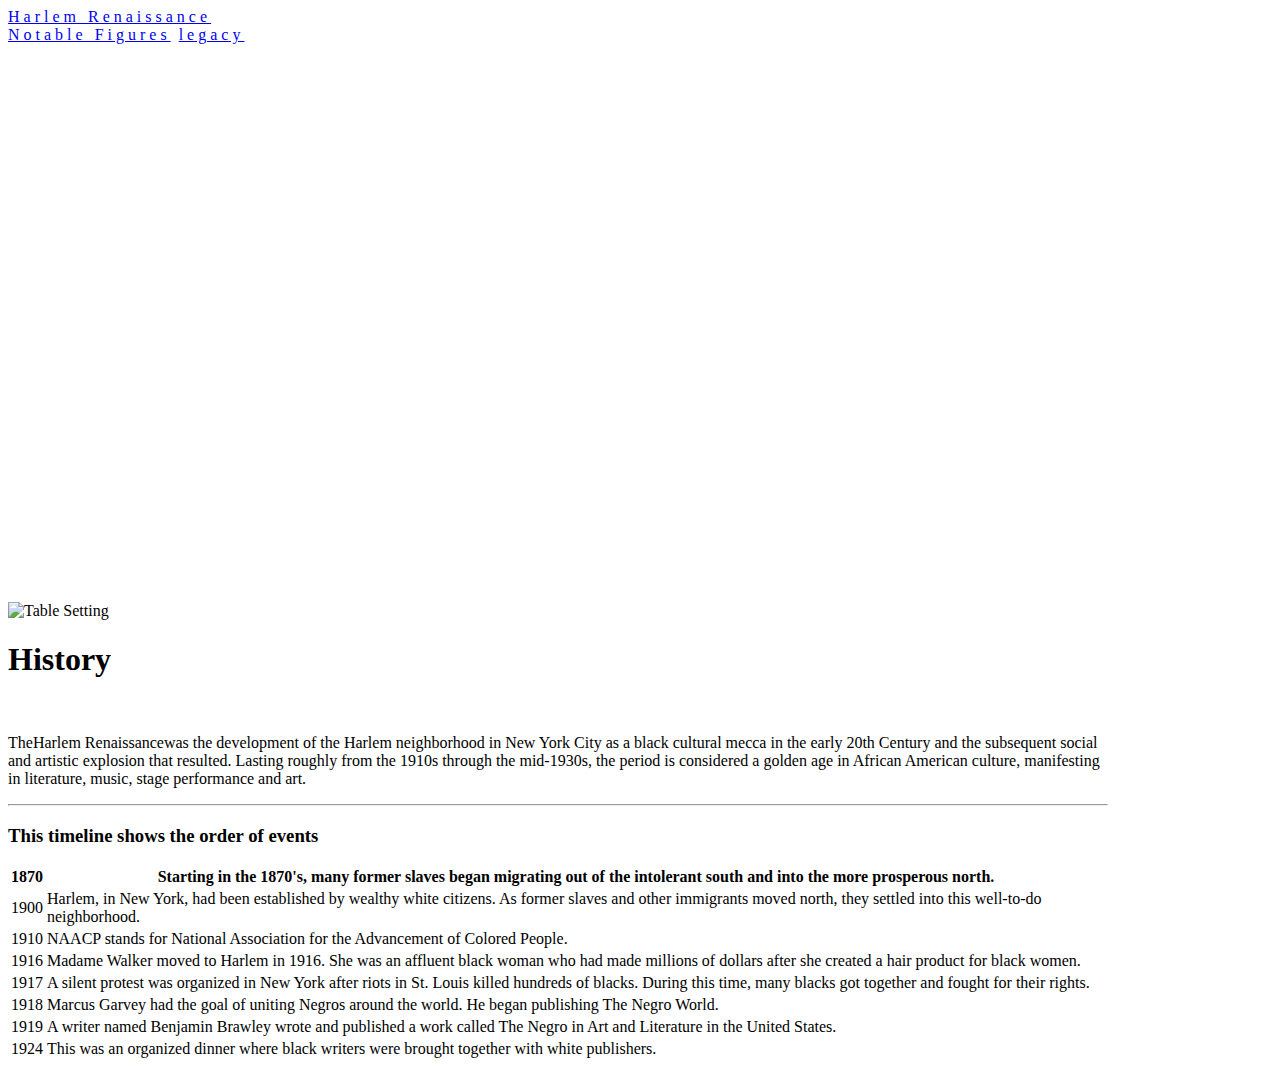
==== index.html @ 57691836 "Update and rename README.md to index.html" ====
<!doctype html>
<html>
<head>
<meta charset="utf-8">
<title>Harlem Renaissance</title>
<link href="CSS/sheet.css" rel="stylesheet" type="text/css">
</head>
<body>
<div class="w3-top">
  <div class="w3-bar w3-white w3-padding w3-card" style="letter-spacing:4px;">
    <a href="index.html" class="w3-bar-item w3-button">Harlem Renaissance</a>

	  <div class="w3-right w3-hide-small">
      <a href="page2.html" class="w3-bar-item w3-button">Notable Figures</a>
      <a href="page1.html" class="w3-bar-item w3-button">legacy</a>
    </div>
  </div>
</div>

<header class="w3-display-container w3-content w3-wide" style="max-width:1600px;min-width:500px" id="home">
  <br>
	<br>
	<br>
	<iframe width="1650" height="500" src="https://www.youtube.com/embed/fDzVtXbtEow" frameborder="0" allow="accelerometer; autoplay; encrypted-media; gyroscope; picture-in-picture" allowfullscreen></iframe>
  <div class="w3-display-bottomleft w3-padding-large w3-opacity">
  </div>
</header>

<!-- Page content -->
<div class="w3-content" style="max-width:1100px">

  <!-- About Section -->
  <div class="w3-row w3-padding-64" id="about">
    <div class="w3-col m6 w3-padding-large w3-hide-small">
     <img src="resources/2.jpg" class="w3-round w3-image w3-opacity-min" alt="Table Setting" width="600" height="750">
    </div>

    <div class="w3-col m6 w3-padding-large">
      <h1 class="w3-center">History</h1><br>
      <p class="w3-large">The<span class="w3-tag w3-light-grey">Harlem Renaissance</span>was the development of the Harlem neighborhood in New York City as a black cultural mecca in the early 20th Century and the subsequent social and artistic explosion that resulted. Lasting roughly from the 1910s through the mid-1930s, the period is considered a golden age in African American culture, manifesting in literature, music, stage performance and art.</p>
    </div>
  </div>
  
  <hr>
	
<h3>This timeline shows the order of events</h3>    
<table>
<tr>
<th>1870</th>
<th>Starting in the 1870's, many former slaves began migrating out of the intolerant south and into the more prosperous north.</th>
</tr>
<tr>
<td>1900</td>
<td>Harlem, in New York, had been established by wealthy white citizens. As former slaves and other immigrants moved north, they settled into this well-to-do neighborhood.</td>
</tr>
<tr>
<td>1910</td>
<td>NAACP stands for National Association for the Advancement of Colored People.</td>
</tr>
<tr>
<td>1916</td>
<td>Madame Walker moved to Harlem in 1916. She was an affluent black woman who had made millions of dollars after she created a hair product for black women.</td>
</tr>
<tr>
<td>1917</td>
<td>A silent protest was organized in New York after riots in St. Louis killed hundreds of blacks. During this time, many blacks got together and fought for their rights.</td>
</tr>
<tr>
<td>1918</td>
<td>Marcus Garvey had the goal of uniting Negros around the world. He began publishing The Negro World.</td>
</tr>
<tr>
<td>1919</td>
<td>A writer named Benjamin Brawley wrote and published a work called The Negro in Art and Literature in the United States.</td>
</tr>
<tr>
<td>1924</td>
<td>This was an organized dinner where black writers were brought together with white publishers.</td>
</tr>
</table>	
</body>
</html>
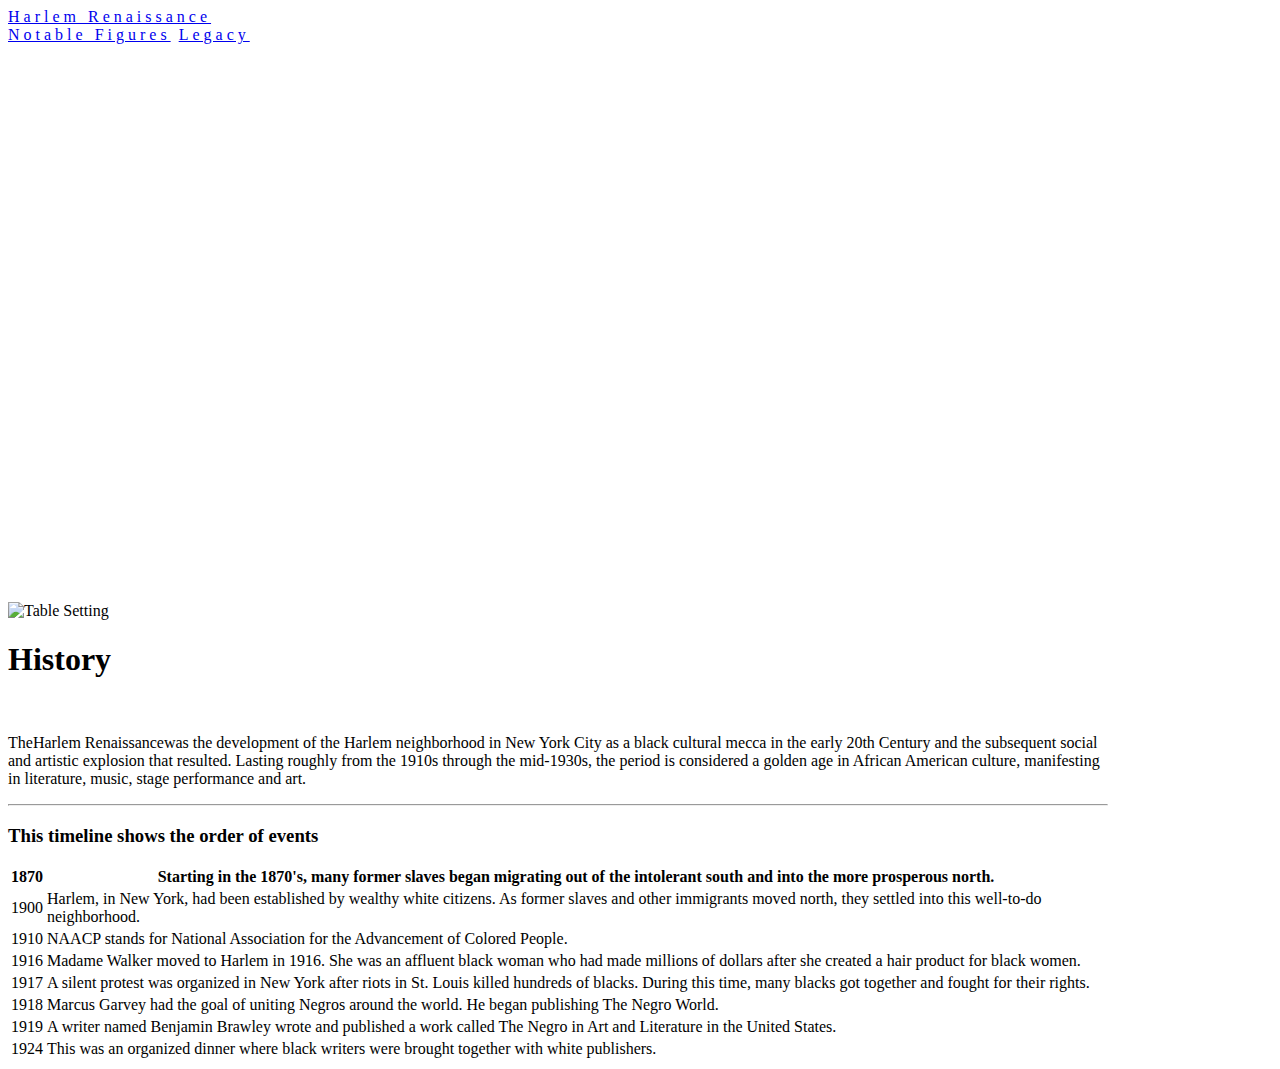
==== commit d1550648: "Update index.html" ====
--- a/index.html
+++ b/index.html
@@ -12,7 +12,7 @@
 
 	  <div class="w3-right w3-hide-small">
       <a href="page2.html" class="w3-bar-item w3-button">Notable Figures</a>
-      <a href="page1.html" class="w3-bar-item w3-button">legacy</a>
+      <a href="page1.html" class="w3-bar-item w3-button">Legacy</a>
     </div>
   </div>
 </div>
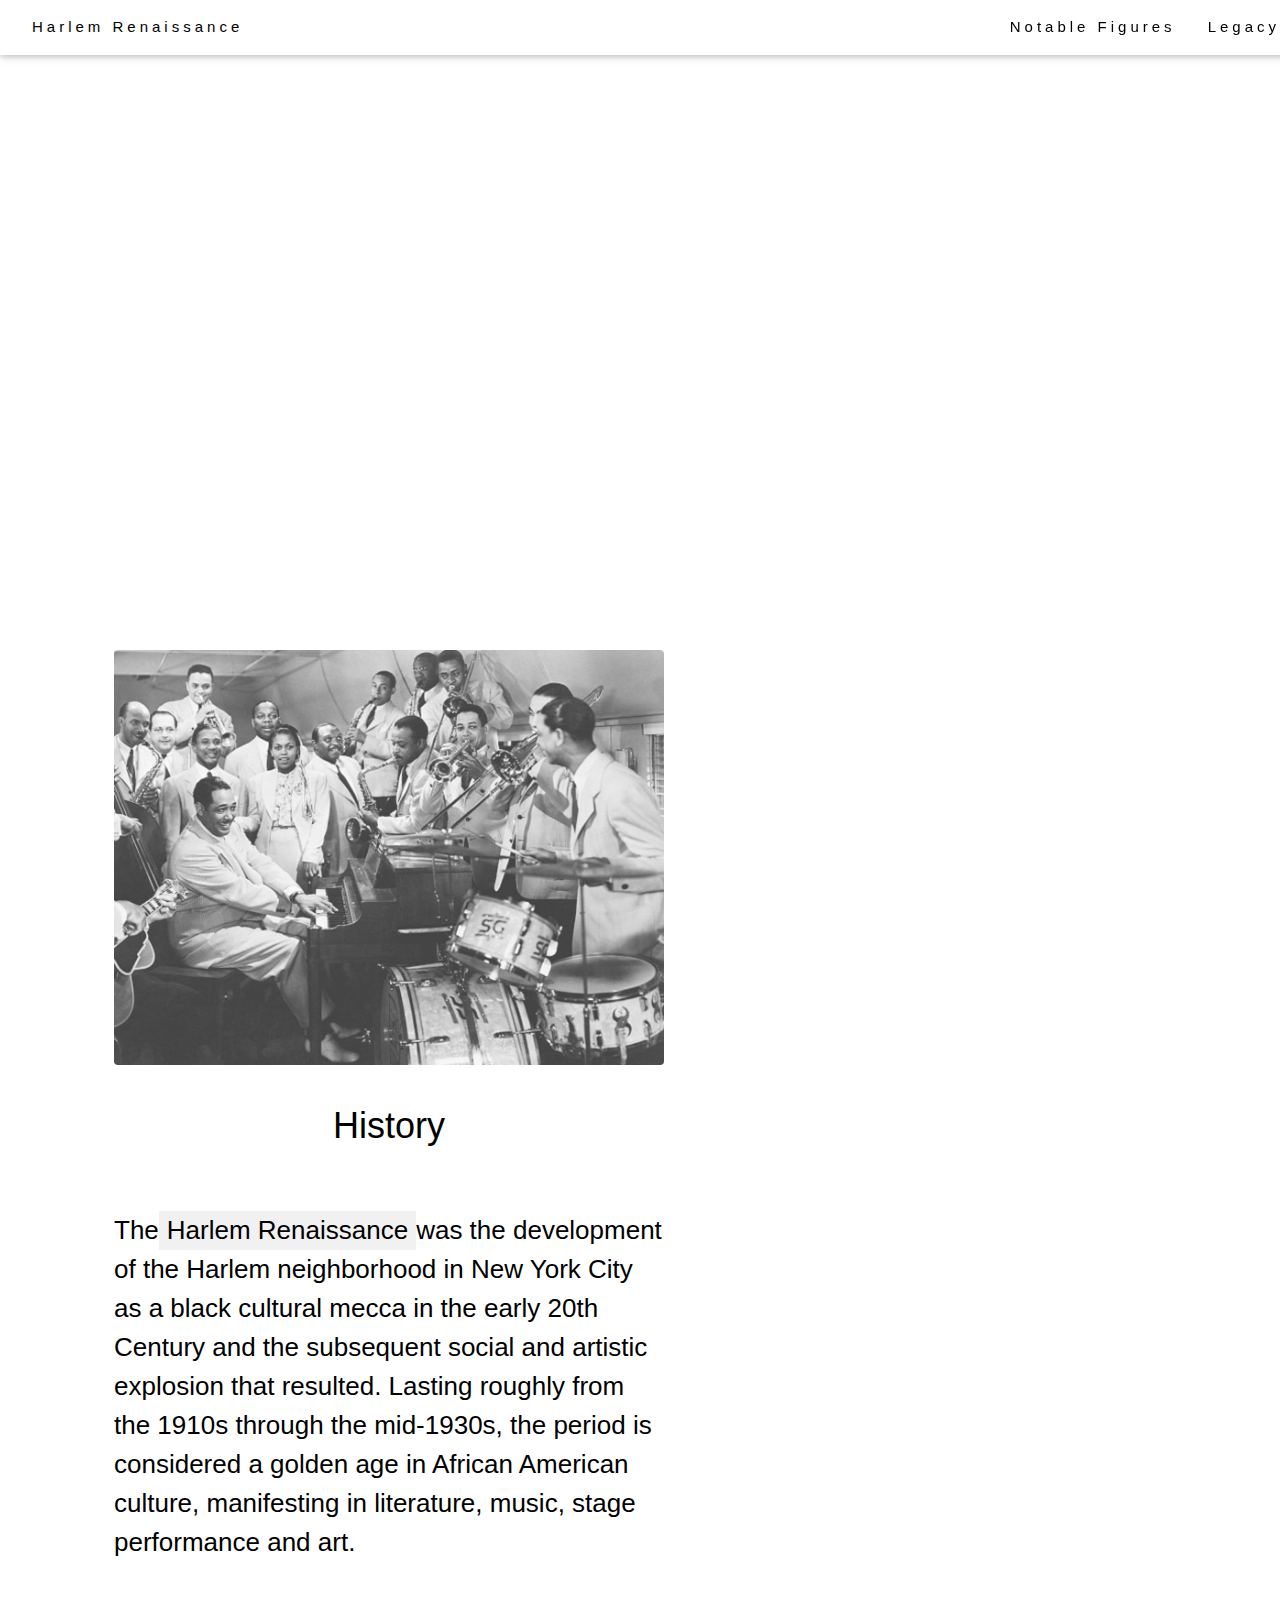
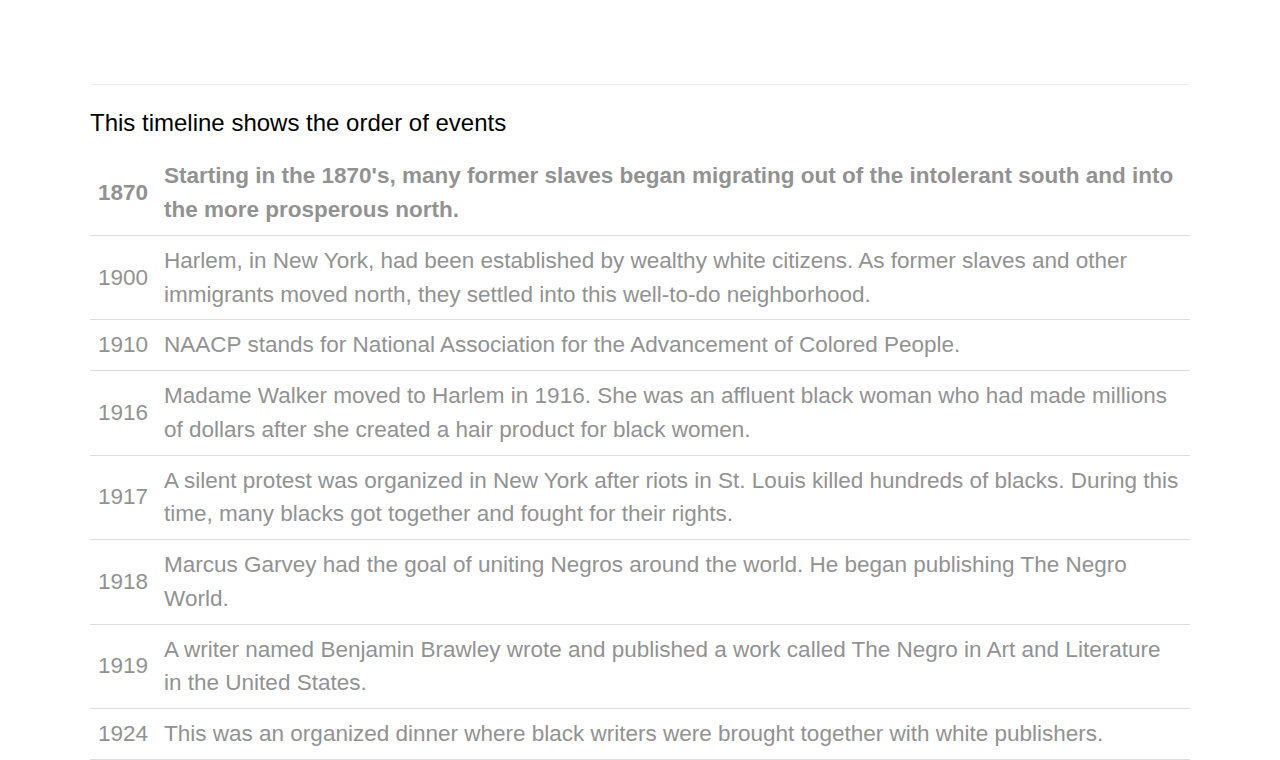
==== commit c6498d26: "Update index.html" ====
--- a/index.html
+++ b/index.html
@@ -3,7 +3,7 @@
 <head>
 <meta charset="utf-8">
 <title>Harlem Renaissance</title>
-<link href="CSS/sheet.css" rel="stylesheet" type="text/css">
+<link href="sheet.css" rel="stylesheet" type="text/css">
 </head>
 <body>
 <div class="w3-top">
@@ -32,7 +32,7 @@
   <!-- About Section -->
   <div class="w3-row w3-padding-64" id="about">
     <div class="w3-col m6 w3-padding-large w3-hide-small">
-     <img src="resources/2.jpg" class="w3-round w3-image w3-opacity-min" alt="Table Setting" width="600" height="750">
+     <img src="2.jpg" class="w3-round w3-image w3-opacity-min" alt="Table Setting" width="600" height="750">
     </div>
 
     <div class="w3-col m6 w3-padding-large">
--- a/sheet.css
+++ b/sheet.css
@@ -0,0 +1,237 @@
+@charset "utf-8";
+html{-ms-text-size-adjust:100%;-webkit-text-size-adjust:100%}body{margin:0}
+article,aside,details,figcaption,figure,footer,header,main,menu,nav,section,summary{display:block}
+audio,canvas,progress,video{display:inline-block}progress{vertical-align:baseline}
+audio:not([controls]){display:none;height:0}[hidden],template{display:none}
+a{background-color:transparent;-webkit-text-decoration-skip:objects}
+a:active,a:hover{outline-width:0}abbr[title]{border-bottom:none;text-decoration:underline;text-decoration:underline dotted}
+dfn{font-style:italic}mark{background:#ff0;color:#000}
+small{font-size:80%}sub,sup{font-size:75%;line-height:0;position:relative;vertical-align:baseline}
+sub{bottom:-0.25em}sup{top:-0.5em}figure{margin:1em 40px}img{border-style:none}svg:not(:root){overflow:hidden}
+code,kbd,pre,samp{font-family:monospace,monospace;font-size:1em}hr{box-sizing:content-box;height:0;overflow:visible}
+button,input,select,textarea{font:inherit;margin:0}optgroup{font-weight:bold}
+button,input{overflow:visible}button,select{text-transform:none}
+button,html [type=button],[type=reset],[type=submit]{-webkit-appearance:button}
+button::-moz-focus-inner, [type=button]::-moz-focus-inner, [type=reset]::-moz-focus-inner, [type=submit]::-moz-focus-inner{border-style:none;padding:0}
+button:-moz-focusring, [type=button]:-moz-focusring, [type=reset]:-moz-focusring, [type=submit]:-moz-focusring{outline:1px dotted ButtonText}
+fieldset{border:1px solid #c0c0c0;margin:0 2px;padding:.35em .625em .75em}
+legend{color:inherit;display:table;max-width:100%;padding:0;white-space:normal}textarea{overflow:auto}
+[type=checkbox],[type=radio]{padding:0}
+[type=number]::-webkit-inner-spin-button,[type=number]::-webkit-outer-spin-button{height:auto}
+[type=search]{-webkit-appearance:textfield;outline-offset:-2px}
+[type=search]::-webkit-search-cancel-button,[type=search]::-webkit-search-decoration{-webkit-appearance:none}
+::-webkit-input-placeholder{color:inherit;opacity:0.54}
+::-webkit-file-upload-button{-webkit-appearance:button;font:inherit}
+/* End extract */
+html,body{font-family:Verdana,sans-serif;font-size:15px;line-height:1.5}html{overflow-x:hidden}
+h1{font-size:36px}h2{font-size:30px}h3{font-size:24px}h4{font-size:20px}h5{font-size:18px}h6{font-size:16px}.w3-serif{font-family:serif}
+h1,h2,h3,h4,h5,h6{font-family:"Segoe UI",Arial,sans-serif;font-weight:400;margin:10px 0}.w3-wide{letter-spacing:4px}
+hr{border:0;border-top:1px solid #eee;margin:20px 0}
+.w3-image{max-width:100%;height:auto}img{vertical-align:middle}a{color:inherit}
+.w3-table,.w3-table-all{border-collapse:collapse;border-spacing:0;width:100%;display:table}.w3-table-all{border:1px solid #ccc}
+.w3-bordered tr,.w3-table-all tr{border-bottom:1px solid #ddd}.w3-striped tbody tr:nth-child(even){background-color:#f1f1f1}
+.w3-table-all tr:nth-child(odd){background-color:#fff}.w3-table-all tr:nth-child(even){background-color:#f1f1f1}
+.w3-hoverable tbody tr:hover,.w3-ul.w3-hoverable li:hover{background-color:#ccc}.w3-centered tr th,.w3-centered tr td{text-align:center}
+.w3-table td,.w3-table th,.w3-table-all td,.w3-table-all th{padding:8px 8px;display:table-cell;text-align:left;vertical-align:top}
+.w3-table th:first-child,.w3-table td:first-child,.w3-table-all th:first-child,.w3-table-all td:first-child{padding-left:16px}
+.w3-btn,.w3-button{border:none;display:inline-block;padding:8px 16px;vertical-align:middle;overflow:hidden;text-decoration:none;color:inherit;background-color:inherit;text-align:center;cursor:pointer;white-space:nowrap}
+.w3-btn:hover{box-shadow:0 8px 16px 0 rgba(0,0,0,0.2),0 6px 20px 0 rgba(0,0,0,0.19)}
+.w3-btn,.w3-button{-webkit-touch-callout:none;-webkit-user-select:none;-khtml-user-select:none;-moz-user-select:none;-ms-user-select:none;user-select:none}   
+.w3-disabled,.w3-btn:disabled,.w3-button:disabled{cursor:not-allowed;opacity:0.3}.w3-disabled *,:disabled *{pointer-events:none}
+.w3-btn.w3-disabled:hover,.w3-btn:disabled:hover{box-shadow:none}
+.w3-badge,.w3-tag{background-color:#000;color:#fff;display:inline-block;padding-left:8px;padding-right:8px;text-align:center}.w3-badge{border-radius:50%}
+.w3-ul{list-style-type:none;padding:0;margin:0}.w3-ul li{padding:8px 16px;border-bottom:1px solid #ddd}.w3-ul li:last-child{border-bottom:none}
+.w3-tooltip,.w3-display-container{position:relative}.w3-tooltip .w3-text{display:none}.w3-tooltip:hover .w3-text{display:inline-block}
+.w3-ripple:active{opacity:0.5}.w3-ripple{transition:opacity 0s}
+.w3-input{padding:8px;display:block;border:none;border-bottom:1px solid #ccc;width:100%}
+.w3-select{padding:9px 0;width:100%;border:none;border-bottom:1px solid #ccc}
+.w3-dropdown-click,.w3-dropdown-hover{position:relative;display:inline-block;cursor:pointer}
+.w3-dropdown-hover:hover .w3-dropdown-content{display:block}
+.w3-dropdown-hover:first-child,.w3-dropdown-click:hover{background-color:#ccc;color:#000}
+.w3-dropdown-hover:hover > .w3-button:first-child,.w3-dropdown-click:hover > .w3-button:first-child{background-color:#ccc;color:#000}
+.w3-dropdown-content{cursor:auto;color:#000;background-color:#fff;display:none;position:absolute;min-width:160px;margin:0;padding:0;z-index:1}
+.w3-check,.w3-radio{width:24px;height:24px;position:relative;top:6px}
+.w3-sidebar{height:100%;width:200px;background-color:#fff;position:fixed!important;z-index:1;overflow:auto}
+.w3-bar-block .w3-dropdown-hover,.w3-bar-block .w3-dropdown-click{width:100%}
+.w3-bar-block .w3-dropdown-hover .w3-dropdown-content,.w3-bar-block .w3-dropdown-click .w3-dropdown-content{min-width:100%}
+.w3-bar-block .w3-dropdown-hover .w3-button,.w3-bar-block .w3-dropdown-click .w3-button{width:100%;text-align:left;padding:8px 16px}
+.w3-main,#main{transition:margin-left .4s}
+.w3-modal{z-index:3;display:none;padding-top:100px;position:fixed;left:0;top:0;width:100%;height:100%;overflow:auto;background-color:rgb(0,0,0);background-color:rgba(0,0,0,0.4)}
+.w3-modal-content{margin:auto;background-color:#fff;position:relative;padding:0;outline:0;width:600px}
+.w3-bar{width:100%;overflow:hidden}.w3-center .w3-bar{display:inline-block;width:auto}
+.w3-bar .w3-bar-item{padding:8px 16px;float:left;width:auto;border:none;display:block;outline:0}
+.w3-bar .w3-dropdown-hover,.w3-bar .w3-dropdown-click{position:static;float:left}
+.w3-bar .w3-button{white-space:normal}
+.w3-bar-block .w3-bar-item{width:100%;display:block;padding:8px 16px;text-align:left;border:none;white-space:normal;float:none;outline:0}
+.w3-bar-block.w3-center .w3-bar-item{text-align:center}.w3-block{display:block;width:100%}
+.w3-responsive{display:block;overflow-x:auto}
+.w3-container:after,.w3-container:before,.w3-panel:after,.w3-panel:before,.w3-row:after,.w3-row:before,.w3-row-padding:after,.w3-row-padding:before,
+.w3-cell-row:before,.w3-cell-row:after,.w3-clear:after,.w3-clear:before,.w3-bar:before,.w3-bar:after{content:"";display:table;clear:both}
+.w3-col,.w3-half,.w3-third,.w3-twothird,.w3-threequarter,.w3-quarter{float:left;width:100%}
+.w3-col.s1{width:8.33333%}.w3-col.s2{width:16.66666%}.w3-col.s3{width:24.99999%}.w3-col.s4{width:33.33333%}
+.w3-col.s5{width:41.66666%}.w3-col.s6{width:49.99999%}.w3-col.s7{width:58.33333%}.w3-col.s8{width:66.66666%}
+.w3-col.s9{width:74.99999%}.w3-col.s10{width:83.33333%}.w3-col.s11{width:91.66666%}.w3-col.s12{width:99.99999%}
+@media (min-width:601px){.w3-col.m1{width:8.33333%}.w3-col.m2{width:16.66666%}.w3-col.m3,.w3-quarter{width:24.99999%}.w3-col.m4,.w3-third{width:33.33333%}
+.w3-col.m5{width:41.66666%}.w3-col.m6,.w3-half{width:49.99999%}.w3-col.m7{width:58.33333%}.w3-col.m8,.w3-twothird{width:66.66666%}
+.w3-col.m9,.w3-threequarter{width:74.99999%}.w3-col.m10{width:83.33333%}.w3-col.m11{width:91.66666%}.w3-col.m12{width:99.99999%}}
+@media (min-width:993px){.w3-col.l1{width:8.33333%}.w3-col.l2{width:16.66666%}.w3-col.l3{width:24.99999%}.w3-col.l4{width:33.33333%}
+.w3-col.l5{width:41.66666%}.w3-col.l6{width:49.99999%}.w3-col.l7{width:58.33333%}.w3-col.l8{width:66.66666%}
+.w3-col.l9{width:74.99999%}.w3-col.l10{width:83.33333%}.w3-col.l11{width:91.66666%}.w3-col.l12{width:99.99999%}}
+.w3-rest{overflow:hidden}.w3-stretch{margin-left:-16px;margin-right:-16px}
+.w3-content,.w3-auto{margin-left:auto;margin-right:auto}.w3-content{max-width:980px}.w3-auto{max-width:1140px}
+.w3-cell-row{display:table;width:100%}.w3-cell{display:table-cell}
+.w3-cell-top{vertical-align:top}.w3-cell-middle{vertical-align:middle}.w3-cell-bottom{vertical-align:bottom}
+.w3-hide{display:none!important}.w3-show-block,.w3-show{display:block!important}.w3-show-inline-block{display:inline-block!important}
+@media (max-width:1205px){.w3-auto{max-width:95%}}
+@media (max-width:600px){.w3-modal-content{margin:0 10px;width:auto!important}.w3-modal{padding-top:30px}
+.w3-dropdown-hover.w3-mobile .w3-dropdown-content,.w3-dropdown-click.w3-mobile .w3-dropdown-content{position:relative}	
+.w3-hide-small{display:none!important}.w3-mobile{display:block;width:100%!important}.w3-bar-item.w3-mobile,.w3-dropdown-hover.w3-mobile,.w3-dropdown-click.w3-mobile{text-align:center}
+.w3-dropdown-hover.w3-mobile,.w3-dropdown-hover.w3-mobile .w3-btn,.w3-dropdown-hover.w3-mobile .w3-button,.w3-dropdown-click.w3-mobile,.w3-dropdown-click.w3-mobile .w3-btn,.w3-dropdown-click.w3-mobile .w3-button{width:100%}}
+@media (max-width:768px){.w3-modal-content{width:500px}.w3-modal{padding-top:50px}}
+@media (min-width:993px){.w3-modal-content{width:900px}.w3-hide-large{display:none!important}.w3-sidebar.w3-collapse{display:block!important}}
+@media (max-width:992px) and (min-width:601px){.w3-hide-medium{display:none!important}}
+@media (max-width:992px){.w3-sidebar.w3-collapse{display:none}.w3-main{margin-left:0!important;margin-right:0!important}.w3-auto{max-width:100%}}
+.w3-top,.w3-bottom{position:fixed;width:100%;z-index:1}.w3-top{top:0}.w3-bottom{bottom:0}
+.w3-overlay{position:fixed;display:none;width:100%;height:100%;top:0;left:0;right:0;bottom:0;background-color:rgba(0,0,0,0.5);z-index:2}
+.w3-display-topleft{position:absolute;left:0;top:0}.w3-display-topright{position:absolute;right:0;top:0}
+.w3-display-bottomleft{position:absolute;left:0;bottom:0}.w3-display-bottomright{position:absolute;right:0;bottom:0}
+.w3-display-middle{position:absolute;top:50%;left:50%;transform:translate(-50%,-50%);-ms-transform:translate(-50%,-50%)}
+.w3-display-left{position:absolute;top:50%;left:0%;transform:translate(0%,-50%);-ms-transform:translate(-0%,-50%)}
+.w3-display-right{position:absolute;top:50%;right:0%;transform:translate(0%,-50%);-ms-transform:translate(0%,-50%)}
+.w3-display-topmiddle{position:absolute;left:50%;top:0;transform:translate(-50%,0%);-ms-transform:translate(-50%,0%)}
+.w3-display-bottommiddle{position:absolute;left:50%;bottom:0;transform:translate(-50%,0%);-ms-transform:translate(-50%,0%)}
+.w3-display-container:hover .w3-display-hover{display:block}.w3-display-container:hover span.w3-display-hover{display:inline-block}.w3-display-hover{display:none}
+.w3-display-position{position:absolute}
+.w3-circle{border-radius:50%}
+.w3-round-small{border-radius:2px}.w3-round,.w3-round-medium{border-radius:4px}.w3-round-large{border-radius:8px}.w3-round-xlarge{border-radius:16px}.w3-round-xxlarge{border-radius:32px}
+.w3-row-padding,.w3-row-padding>.w3-half,.w3-row-padding>.w3-third,.w3-row-padding>.w3-twothird,.w3-row-padding>.w3-threequarter,.w3-row-padding>.w3-quarter,.w3-row-padding>.w3-col{padding:0 8px}
+.w3-container,.w3-panel{padding:0.01em 16px}.w3-panel{margin-top:16px;margin-bottom:16px}
+.w3-code,.w3-codespan{font-family:Consolas,"courier new";font-size:16px}
+.w3-code{width:auto;background-color:#fff;padding:8px 12px;border-left:4px solid #4CAF50;word-wrap:break-word}
+.w3-codespan{color:crimson;background-color:#f1f1f1;padding-left:4px;padding-right:4px;font-size:110%}
+.w3-card,.w3-card-2{box-shadow:0 2px 5px 0 rgba(0,0,0,0.16),0 2px 10px 0 rgba(0,0,0,0.12)}
+.w3-card-4,.w3-hover-shadow:hover{box-shadow:0 4px 10px 0 rgba(0,0,0,0.2),0 4px 20px 0 rgba(0,0,0,0.19)}
+.w3-spin{animation:w3-spin 2s infinite linear}@keyframes w3-spin{0%{transform:rotate(0deg)}100%{transform:rotate(359deg)}}
+.w3-animate-fading{animation:fading 10s infinite}@keyframes fading{0%{opacity:0}50%{opacity:1}100%{opacity:0}}
+.w3-animate-opacity{animation:opac 0.8s}@keyframes opac{from{opacity:0} to{opacity:1}}
+.w3-animate-top{position:relative;animation:animatetop 0.4s}@keyframes animatetop{from{top:-300px;opacity:0} to{top:0;opacity:1}}
+.w3-animate-left{position:relative;animation:animateleft 0.4s}@keyframes animateleft{from{left:-300px;opacity:0} to{left:0;opacity:1}}
+.w3-animate-right{position:relative;animation:animateright 0.4s}@keyframes animateright{from{right:-300px;opacity:0} to{right:0;opacity:1}}
+.w3-animate-bottom{position:relative;animation:animatebottom 0.4s}@keyframes animatebottom{from{bottom:-300px;opacity:0} to{bottom:0;opacity:1}}
+.w3-animate-zoom {animation:animatezoom 0.6s}@keyframes animatezoom{from{transform:scale(0)} to{transform:scale(1)}}
+.w3-animate-input{transition:width 0.4s ease-in-out}.w3-animate-input:focus{width:100%!important}
+.w3-opacity,.w3-hover-opacity:hover{opacity:0.60}.w3-opacity-off,.w3-hover-opacity-off:hover{opacity:1}
+.w3-opacity-max{opacity:0.25}.w3-opacity-min{opacity:0.75}
+.w3-greyscale-max,.w3-grayscale-max,.w3-hover-greyscale:hover,.w3-hover-grayscale:hover{filter:grayscale(100%)}
+.w3-greyscale,.w3-grayscale{filter:grayscale(75%)}.w3-greyscale-min,.w3-grayscale-min{filter:grayscale(50%)}
+.w3-sepia{filter:sepia(75%)}.w3-sepia-max,.w3-hover-sepia:hover{filter:sepia(100%)}.w3-sepia-min{filter:sepia(50%)}
+.w3-tiny{font-size:10px!important}.w3-small{font-size:12px!important}.w3-medium{font-size:15px!important}.w3-large{font-size:26px!important}
+.w3-xlarge{font-size:24px!important}.w3-xxlarge{font-size:36px!important}.w3-xxxlarge{font-size:48px!important}.w3-jumbo{font-size:64px!important}
+.w3-left-align{text-align:left!important}.w3-right-align{text-align:right!important}.w3-justify{text-align:justify!important}.w3-center{text-align:center!important}
+.w3-border-0{border:0!important}.w3-border{border:1px solid #ccc!important}
+.w3-border-top{border-top:1px solid #ccc!important}.w3-border-bottom{border-bottom:1px solid #ccc!important}
+.w3-border-left{border-left:1px solid #ccc!important}.w3-border-right{border-right:1px solid #ccc!important}
+.w3-topbar{border-top:6px solid #ccc!important}.w3-bottombar{border-bottom:6px solid #ccc!important}
+.w3-leftbar{border-left:6px solid #ccc!important}.w3-rightbar{border-right:6px solid #ccc!important}
+.w3-section,.w3-code{margin-top:16px!important;margin-bottom:16px!important}
+.w3-margin{margin:16px!important}.w3-margin-top{margin-top:16px!important}.w3-margin-bottom{margin-bottom:16px!important}
+.w3-margin-left{margin-left:16px!important}.w3-margin-right{margin-right:16px!important}
+.w3-padding-small{padding:4px 8px!important}.w3-padding{padding:8px 16px!important}.w3-padding-large{padding:12px 24px!important}
+.w3-padding-16{padding-top:16px!important;padding-bottom:16px!important}.w3-padding-24{padding-top:24px!important;padding-bottom:24px!important}
+.w3-padding-32{padding-top:32px!important;padding-bottom:32px!important}.w3-padding-48{padding-top:48px!important;padding-bottom:48px!important}
+.w3-padding-64{padding-top:64px!important;padding-bottom:64px!important}
+.w3-left{float:left!important}.w3-right{float:right!important}
+.w3-button:hover{color:#000!important;background-color:#ccc!important}
+.w3-transparent,.w3-hover-none:hover{background-color:transparent!important}
+.w3-hover-none:hover{box-shadow:none!important}
+/* Colors */
+.w3-amber,.w3-hover-amber:hover{color:#000;background-color:#ffc107!important}
+.w3-aqua,.w3-hover-aqua:hover{color:#000!important;background-color:#00ffff!important}
+.w3-blue,.w3-hover-blue:hover{color:#fff!important;background-color:#2196F3!important}
+.w3-light-blue,.w3-hover-light-blue:hover{color:#000!important;background-color:#87CEEB!important}
+.w3-brown,.w3-hover-brown:hover{color:#fff!important;background-color:#795548!important}
+.w3-cyan,.w3-hover-cyan:hover{color:#000!important;background-color:#00bcd4!important}
+.w3-blue-grey,.w3-hover-blue-grey:hover,.w3-blue-gray,.w3-hover-blue-gray:hover{color:#fff!important;background-color:#607d8b!important}
+.w3-green,.w3-hover-green:hover{color:#fff!important;background-color:#4CAF50!important}
+.w3-light-green,.w3-hover-light-green:hover{color:#000!important;background-color:#8bc34a!important}
+.w3-indigo,.w3-hover-indigo:hover{color:#fff!important;background-color:#3f51b5!important}
+.w3-khaki,.w3-hover-khaki:hover{color:#000!important;background-color:#f0e68c!important}
+.w3-lime,.w3-hover-lime:hover{color:#000!important;background-color:#cddc39!important}
+.w3-orange,.w3-hover-orange:hover{color:#000!important;background-color:#ff9800!important}
+.w3-deep-orange,.w3-hover-deep-orange:hover{color:#fff!important;background-color:#ff5722!important}
+.w3-pink,.w3-hover-pink:hover{color:#fff!important;background-color:#e91e63!important}
+.w3-purple,.w3-hover-purple:hover{color:#fff!important;background-color:#9c27b0!important}
+.w3-deep-purple,.w3-hover-deep-purple:hover{color:#fff!important;background-color:#673ab7!important}
+.w3-red,.w3-hover-red:hover{color:#fff!important;background-color:#f44336!important}
+.w3-sand,.w3-hover-sand:hover{color:#000!important;background-color:#fdf5e6!important}
+.w3-teal,.w3-hover-teal:hover{color:#fff!important;background-color:#009688!important}
+.w3-yellow,.w3-hover-yellow:hover{color:#000!important;background-color:#ffeb3b!important}
+.w3-white,.w3-hover-white:hover{color:#000!important;background-color:#fff!important}
+.w3-black,.w3-hover-black:hover{color:#fff!important;background-color:#000!important}
+.w3-grey,.w3-hover-grey:hover,.w3-gray,.w3-hover-gray:hover{color:#000!important;background-color:#9e9e9e!important}
+.w3-light-grey,.w3-hover-light-grey:hover,.w3-light-gray,.w3-hover-light-gray:hover{color:#000!important;background-color:#f1f1f1!important}
+.w3-dark-grey,.w3-hover-dark-grey:hover,.w3-dark-gray,.w3-hover-dark-gray:hover{color:#fff!important;background-color:#616161!important}
+.w3-pale-red,.w3-hover-pale-red:hover{color:#000!important;background-color:#ffdddd!important}
+.w3-pale-green,.w3-hover-pale-green:hover{color:#000!important;background-color:#ddffdd!important}
+.w3-pale-yellow,.w3-hover-pale-yellow:hover{color:#000!important;background-color:#ffffcc!important}
+.w3-pale-blue,.w3-hover-pale-blue:hover{color:#000!important;background-color:#ddffff!important}
+.w3-text-amber,.w3-hover-text-amber:hover{color:#ffc107!important}
+.w3-text-aqua,.w3-hover-text-aqua:hover{color:#00ffff!important}
+.w3-text-blue,.w3-hover-text-blue:hover{color:#2196F3!important}
+.w3-text-light-blue,.w3-hover-text-light-blue:hover{color:#87CEEB!important}
+.w3-text-brown,.w3-hover-text-brown:hover{color:#795548!important}
+.w3-text-cyan,.w3-hover-text-cyan:hover{color:#00bcd4!important}
+.w3-text-blue-grey,.w3-hover-text-blue-grey:hover,.w3-text-blue-gray,.w3-hover-text-blue-gray:hover{color:#607d8b!important}
+.w3-text-green,.w3-hover-text-green:hover{color:#4CAF50!important}
+.w3-text-light-green,.w3-hover-text-light-green:hover{color:#8bc34a!important}
+.w3-text-indigo,.w3-hover-text-indigo:hover{color:#3f51b5!important}
+.w3-text-khaki,.w3-hover-text-khaki:hover{color:#b4aa50!important}
+.w3-text-lime,.w3-hover-text-lime:hover{color:#cddc39!important}
+.w3-text-orange,.w3-hover-text-orange:hover{color:#ff9800!important}
+.w3-text-deep-orange,.w3-hover-text-deep-orange:hover{color:#ff5722!important}
+.w3-text-pink,.w3-hover-text-pink:hover{color:#e91e63!important}
+.w3-text-purple,.w3-hover-text-purple:hover{color:#9c27b0!important}
+.w3-text-deep-purple,.w3-hover-text-deep-purple:hover{color:#673ab7!important}
+.w3-text-red,.w3-hover-text-red:hover{color:#f44336!important}
+.w3-text-sand,.w3-hover-text-sand:hover{color:#fdf5e6!important}
+.w3-text-teal,.w3-hover-text-teal:hover{color:#009688!important}
+.w3-text-yellow,.w3-hover-text-yellow:hover{color:#d2be0e!important}
+.w3-text-white,.w3-hover-text-white:hover{color:#fff!important}
+.w3-text-black,.w3-hover-text-black:hover{color:#000!important}
+.w3-text-grey,.w3-hover-text-grey:hover,.w3-text-gray,.w3-hover-text-gray:hover{color:#757575!important}
+.w3-text-light-grey,.w3-hover-text-light-grey:hover,.w3-text-light-gray,.w3-hover-text-light-gray:hover{color:#f1f1f1!important}
+.w3-text-dark-grey,.w3-hover-text-dark-grey:hover,.w3-text-dark-gray,.w3-hover-text-dark-gray:hover{color:#3a3a3a!important}
+.w3-border-amber,.w3-hover-border-amber:hover{border-color:#ffc107!important}
+.w3-border-aqua,.w3-hover-border-aqua:hover{border-color:#00ffff!important}
+.w3-border-blue,.w3-hover-border-blue:hover{border-color:#2196F3!important}
+.w3-border-light-blue,.w3-hover-border-light-blue:hover{border-color:#87CEEB!important}
+.w3-border-brown,.w3-hover-border-brown:hover{border-color:#795548!important}
+.w3-border-cyan,.w3-hover-border-cyan:hover{border-color:#00bcd4!important}
+.w3-border-blue-grey,.w3-hover-border-blue-grey:hover,.w3-border-blue-gray,.w3-hover-border-blue-gray:hover{border-color:#607d8b!important}
+.w3-border-green,.w3-hover-border-green:hover{border-color:#4CAF50!important}
+.w3-border-light-green,.w3-hover-border-light-green:hover{border-color:#8bc34a!important}
+.w3-border-indigo,.w3-hover-border-indigo:hover{border-color:#3f51b5!important}
+.w3-border-khaki,.w3-hover-border-khaki:hover{border-color:#f0e68c!important}
+.w3-border-lime,.w3-hover-border-lime:hover{border-color:#cddc39!important}
+.w3-border-orange,.w3-hover-border-orange:hover{border-color:#ff9800!important}
+.w3-border-deep-orange,.w3-hover-border-deep-orange:hover{border-color:#ff5722!important}
+.w3-border-pink,.w3-hover-border-pink:hover{border-color:#e91e63!important}
+.w3-border-purple,.w3-hover-border-purple:hover{border-color:#9c27b0!important}
+.w3-border-deep-purple,.w3-hover-border-deep-purple:hover{border-color:#673ab7!important}
+.w3-border-red,.w3-hover-border-red:hover{border-color:#f44336!important}
+.w3-border-sand,.w3-hover-border-sand:hover{border-color:#fdf5e6!important}
+.w3-border-teal,.w3-hover-border-teal:hover{border-color:#009688!important}
+.w3-border-yellow,.w3-hover-border-yellow:hover{border-color:#ffeb3b!important}
+.w3-border-white,.w3-hover-border-white:hover{border-color:#fff!important}
+.w3-border-black,.w3-hover-border-black:hover{border-color:#000!important}
+.w3-border-grey,.w3-hover-border-grey:hover,.w3-border-gray,.w3-hover-border-gray:hover{border-color:#9e9e9e!important}
+.w3-border-light-grey,.w3-hover-border-light-grey:hover,.w3-border-light-gray,.w3-hover-border-light-gray:hover{border-color:#f1f1f1!important}
+.w3-border-dark-grey,.w3-hover-border-dark-grey:hover,.w3-border-dark-gray,.w3-hover-border-dark-gray:hover{border-color:#616161!important}
+.w3-border-pale-red,.w3-hover-border-pale-red:hover{border-color:#ffe7e7!important}.w3-border-pale-green,.w3-hover-border-pale-green:hover{border-color:#e7ffe7!important}
+.w3-border-pale-yellow,.w3-hover-border-pale-yellow:hover{border-color:#ffffcc!important}.w3-border-pale-blue,.w3-hover-border-pale-blue:hover{border-color:#e7ffff!important}
+ 
+table {font-family:'Montserrat',sans-serif;	border-collapse:collapse; width:100%; Color:#929292; font-size:150%;}
+th, td {padding:8px; text-align:left; border-bottom:1px solid #ddd;}
+tr:hover {background-color:#f5f5f5;}
+a:link {text-decoration: none;}
+table {float: right;}
